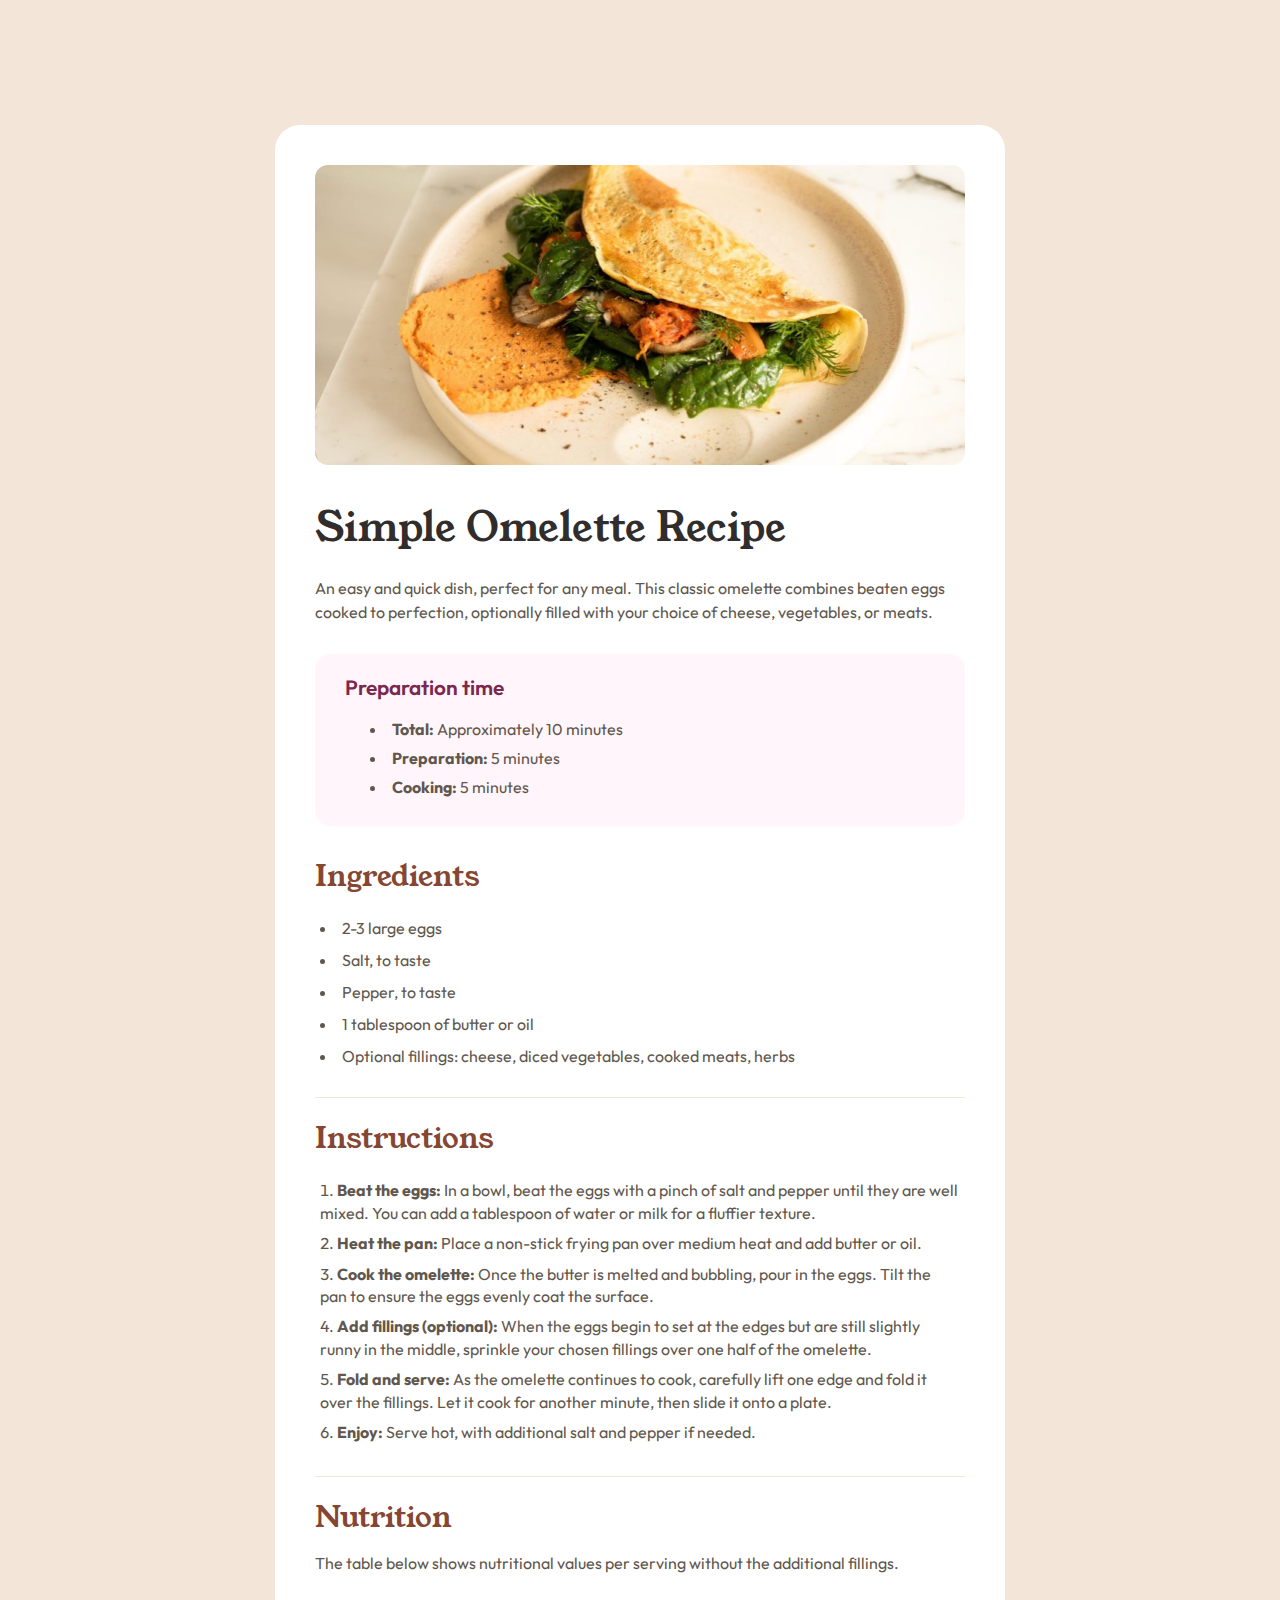
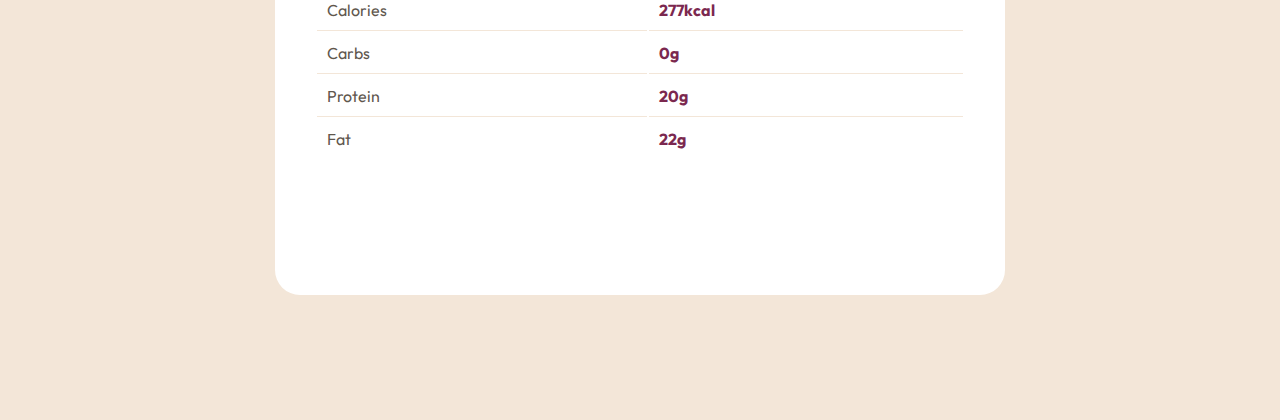
==== 05_recipe-page-main/index.html @ 28e63ca8 "Create recipe_page" ====
<!DOCTYPE html>
<html lang="en">

<head>
    <meta charset="UTF-8">
    <meta name="viewport" content="width=device-width, initial-scale=1.0">
    <!-- displays site properly based on user's device -->

    <link rel="icon" type="image/png" sizes="32x32" href="./assets/images/favicon-32x32.png">
    <link rel="stylesheet" href="style.css">

    <title>Frontend Mentor | Recipe page</title>

    <!-- Feel free to remove these styles or customise in your own stylesheet 👍 -->
    <!-- <style>
    .attribution { font-size: 11px; text-align: center; }
    .attribution a { color: hsl(228, 45%, 44%); }
  </style> -->
</head>

<body>
    <main>
        <figure>
            <img src="assets/images/image-omelette.jpeg" alt="">
        </figure>

        <article class="main-txt">
            <h1>Simple Omelette Recipe</h1>
            <p>An easy and quick dish, perfect for any meal. This classic omelette combines beaten eggs cooked
                to perfection, optionally filled with your choice of cheese, vegetables, or meats.
            </p>
        </article>

        <article class="prep-time">
            <p>Preparation time</p>
            <ul>
                <li><span>Total:</span> Approximately 10 minutes</li>
                <li><span>Preparation:</span> 5 minutes</li>
                <li><span>Cooking:</span> 5 minutes</li>
            </ul>
        </article>

        <article class="ingredients">
            <h2>Ingredients</h2>
            <ul>
                <li>2-3 large eggs</li>
                <li>Salt, to taste</li>
                <li>Pepper, to taste</li>
                <li>1 tablespoon of butter or oil</li>
                <li>Optional fillings: cheese, diced vegetables, cooked meats, herbs</li>
            </ul>
        </article>

        <article class="instructions">
            <h2>Instructions</h2>
            <ol>
                <li class="li-inst"><span>Beat the eggs:</span> In a bowl, beat the eggs with a pinch of salt and pepper until they are
                    well mixed.
                    You can add a tablespoon of water or milk for a fluffier texture.</li>

                <li><span>Heat the pan:</span> Place a non-stick frying pan over medium heat and add butter or oil.</li>

                <li><span>Cook the omelette:</span> Once the butter is melted and bubbling, pour in the eggs. Tilt the
                    pan to ensure
                    the eggs evenly coat the surface.</li>

                <li><span>Add fillings (optional):</span> When the eggs begin to set at the edges but are still slightly
                    runny in the
                    middle, sprinkle your chosen fillings over one half of the omelette.</li>

                <li><span>Fold and serve:</span> As the omelette continues to cook, carefully lift one edge and fold it
                    over the
                    fillings. Let it cook for another minute, then slide it onto a plate.</li>

                <li><span>Enjoy:</span> Serve hot, with additional salt and pepper if needed.</li>
            </ol>
        </article>

        <article class="nutrition">
            <h2>Nutrition</h2>
            <p>The table below shows nutritional values per serving without the additional fillings.</p>
            <!-- ainda  não sei oq fazer aqui -->
            <table>
                <tr>
                    <td class="table-line">Calories</td>
                    <td class="table-line">277kcal</td>
                </tr>
                <tr>
                    <td class="table-line">Carbs</td>
                    <td class="table-line">0g</td>
                </tr>
                <tr>
                    <td class="table-line">Protein</td>
                    <td class="table-line">20g</td>
                </tr>
                <tr>
                    <td>Fat</td>
                    <td>22g</td>
                </tr>
            </table>
        </article>
    </main>
    <!-- <div class="attribution">
    Challenge by <a href="https://www.frontendmentor.io?ref=challenge" target="_blank">Frontend Mentor</a>. 
    Coded by <a href="#">Your Name Here</a>.
  </div> -->
</body>

</html>
---- 05_recipe-page-main/style.css ----
@import url('https://fonts.googleapis.com/css2?family=Outfit:wght@100..900&family=Young+Serif&display=swap');

:root {
    /* Primary */

    --Nutmeg: hsl(14, 45%, 36%);
    --Dark-Raspberry: hsl(332, 51%, 32%);

    /* Neutral */

    --White: hsl(0, 0%, 100%);
    --Ros-White: hsl(330, 100%, 98%);
    --Eggshell: hsl(30, 54%, 90%);
    --Light-Grey: hsl(30, 18%, 87%);
    --Wenge-Brown: hsl(30, 10%, 34%);
    --Dark-Charcoal: hsl(24, 5%, 18%);
}

/* Default */

* {
    padding: 0;
    margin: 0;
    box-sizing: border-box;
}

body {
    background-color: var(--Eggshell);
    padding: 125px 0;
    display: flex;
    justify-content: center;
}

main{
    background-color: var(--White);
    width: 730px;
    height: 1770px;
    display: grid;
    /* Mds tem que existir outra forma de fazer isso */
    grid-template-rows: max-content max-content max-content max-content max-content max-content;
    border-radius: 25px;
    padding: 40px;
}

figure{
	margin: 0;
	max-width: 100%;
    padding: 0px 0px 30px 0px;
}

figure img {
    width: 100%;
    height: 300px;
    border-radius: 13px;
}

.main-txt {
    display: grid;
    grid-template-rows: max-content max-content;
    gap: 20px;
    margin-bottom: 30px;
}

.main-txt h1 {
    font-family: 'Young Serif';
    font-style: normal;
    font-weight: 400;
    font-size: 2.5rem;
    color: var(--Dark-Charcoal);
}

.main-txt p {
    font-family: 'Outfit';
    font-style: normal;
    font-weight: 400;
    color: var(--Wenge-Brown); 
    line-height: 1.5;  
}

.prep-time {
    display: grid;
    grid-template-rows: max-content max-content;
    padding: 20px 30px;
    gap: 10px;
    margin-bottom: 30px;
    background-color: var(--Ros-White); 
    border-radius: 15px;
    font-family: 'Outfit';
    font-style: normal;
    
}

.prep-time p {
    color: var(--Dark-Raspberry);
    font-weight: 600;
    font-size: 1.3rem;
}

span {
    font-family: 'Outfit';
    font-style: normal;
    font-weight: 700;
    color: var(--Wenge-Brown);
}

.prep-time ul {
    padding: 5px 25px;
    color: var(--Wenge-Brown);
    font-weight: 400;
    line-height: 1.8;
    font-size: 1rem;
    list-style-position: inside;
}

.ingredients {
    display: grid;
    grid-template-rows: max-content max-content;
    gap: 10px;
    margin-bottom: 20px;
}

.ingredients h2 {
    font-family: 'Young Serif';
    font-style: normal;
    font-weight: 400;
    font-size: 1.8rem;
    color: var(--Nutmeg);
}

.ingredients ul {
    padding: 5px 5px 25px 5px;
    font-family: 'Outfit';
    color: var(--Wenge-Brown);
    font-weight: 400;
    line-height: 2;
    font-size: 1rem;
    list-style-position: inside;
    border-bottom: 1px solid var(--Eggshell);
}


.instructions {
    display: grid;
    grid-template-rows: max-content max-content;
    gap: 15px;
    margin-bottom: 20px;
}

.instructions h2 {
    font-family: 'Young Serif';
    font-style: normal;
    font-weight: 400;
    font-size: 1.8rem;
    color: var(--Nutmeg);
}

.instructions ol {
    padding: 5px 5px 25px 5px;
    font-family: 'Outfit';
    color: var(--Wenge-Brown);
    font-weight: 400;
    line-height: 1.4;
    font-size: 1rem;
    list-style-position: inside;
    border-bottom: 1px solid var(--Eggshell);
}

.instructions ol li {
    margin-bottom: 8px;
}

.nutrition {
    display: grid;
    grid-template-rows: max-content max-content;
    gap: 15px;
    margin-bottom: 20px;
}

.nutrition h2 {
    font-family: 'Young Serif';
    font-style: normal;
    font-weight: 400;
    font-size: 1.8rem;
    color: var(--Nutmeg);
}

.nutrition p {
    font-family: 'Outfit';
    color: var(--Wenge-Brown);
    font-weight: 400;
    font-size: 1rem;
}

table {
    font-family: 'Outfit';
    font-size: 1rem;
}

tr :nth-child(even){
    color: var(--Dark-Raspberry);
    font-weight: 700;
}

tr :nth-child(odd){
    color: var(--Wenge-Brown);
    font-weight: 400;
}

td {
    padding: 10px;
}

.table-line {
    border-bottom: 1px solid var(--Eggshell);
}
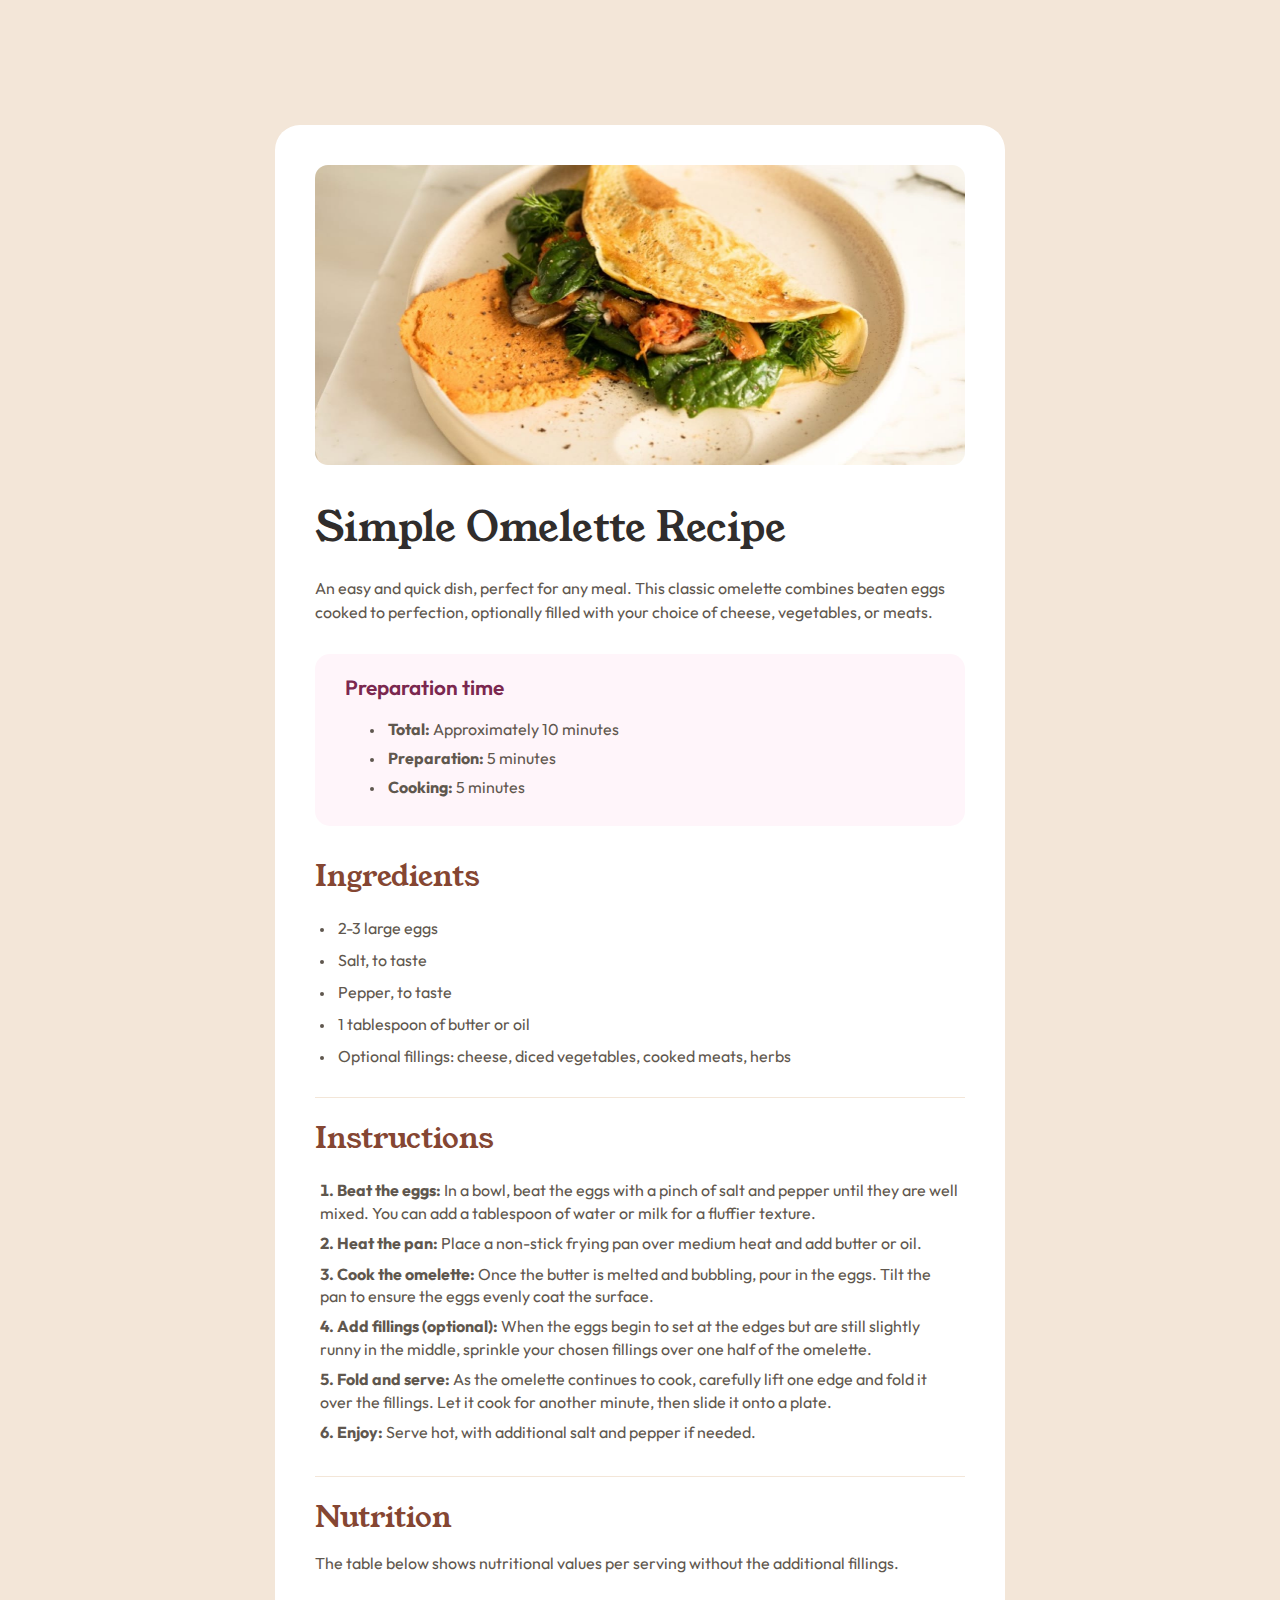
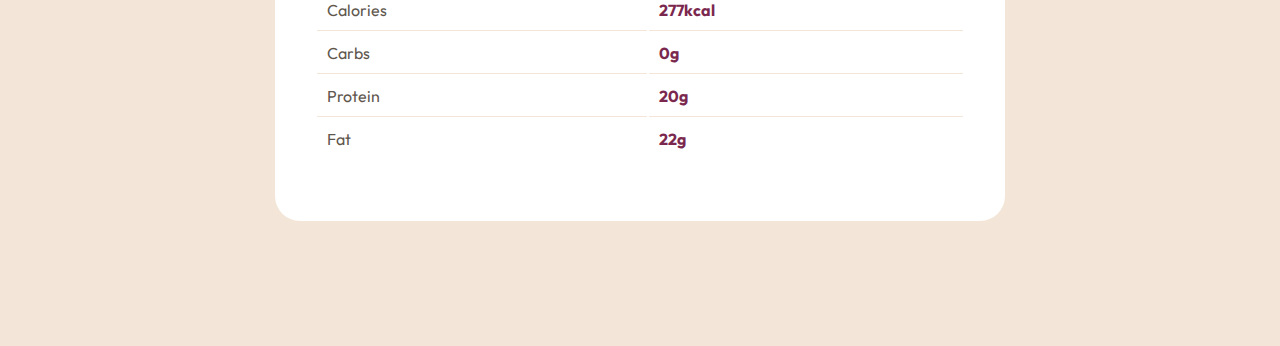
==== commit 2f6250d0: "2 changed files" ====
--- a/05_recipe-page-main/index.html
+++ b/05_recipe-page-main/index.html
@@ -24,23 +24,23 @@
             <img src="assets/images/image-omelette.jpeg" alt="">
         </figure>
 
-        <article class="main-txt">
+        <section class="main-txt">
             <h1>Simple Omelette Recipe</h1>
             <p>An easy and quick dish, perfect for any meal. This classic omelette combines beaten eggs cooked
                 to perfection, optionally filled with your choice of cheese, vegetables, or meats.
             </p>
-        </article>
+        </section>
 
-        <article class="prep-time">
+        <section class="prep-time">
             <p>Preparation time</p>
             <ul>
                 <li><span>Total:</span> Approximately 10 minutes</li>
                 <li><span>Preparation:</span> 5 minutes</li>
                 <li><span>Cooking:</span> 5 minutes</li>
             </ul>
-        </article>
+        </section>
 
-        <article class="ingredients">
+        <section class="ingredients">
             <h2>Ingredients</h2>
             <ul>
                 <li>2-3 large eggs</li>
@@ -49,9 +49,9 @@
                 <li>1 tablespoon of butter or oil</li>
                 <li>Optional fillings: cheese, diced vegetables, cooked meats, herbs</li>
             </ul>
-        </article>
+        </section>
 
-        <article class="instructions">
+        <section class="instructions">
             <h2>Instructions</h2>
             <ol>
                 <li class="li-inst"><span>Beat the eggs:</span> In a bowl, beat the eggs with a pinch of salt and pepper until they are
@@ -74,12 +74,11 @@
 
                 <li><span>Enjoy:</span> Serve hot, with additional salt and pepper if needed.</li>
             </ol>
-        </article>
+        </section>
 
-        <article class="nutrition">
+        <section class="nutrition">
             <h2>Nutrition</h2>
             <p>The table below shows nutritional values per serving without the additional fillings.</p>
-            <!-- ainda  não sei oq fazer aqui -->
             <table>
                 <tr>
                     <td class="table-line">Calories</td>
@@ -98,7 +97,7 @@
                     <td>22g</td>
                 </tr>
             </table>
-        </article>
+        </section>
     </main>
     <!-- <div class="attribution">
     Challenge by <a href="https://www.frontendmentor.io?ref=challenge" target="_blank">Frontend Mentor</a>. 
--- a/05_recipe-page-main/style.css
+++ b/05_recipe-page-main/style.css
@@ -34,10 +34,7 @@
 main{
     background-color: var(--White);
     width: 730px;
-    height: 1770px;
-    display: grid;
-    /* Mds tem que existir outra forma de fazer isso */
-    grid-template-rows: max-content max-content max-content max-content max-content max-content;
+    height: auto;
     border-radius: 25px;
     padding: 40px;
 }
@@ -96,6 +93,10 @@
     font-size: 1.3rem;
 }
 
+.bullet p {
+    
+}
+
 span {
     font-family: 'Outfit';
     font-style: normal;
@@ -112,6 +113,10 @@
     list-style-position: inside;
 }
 
+.prep-time > ul li::marker {
+    font-size: small;
+} 
+
 .ingredients {
     display: grid;
     grid-template-rows: max-content max-content;
@@ -138,6 +143,9 @@
     border-bottom: 1px solid var(--Eggshell);
 }
 
+.ingredients > ul li::marker {
+    font-size: small;
+} 
 
 .instructions {
     display: grid;
@@ -168,6 +176,10 @@
 .instructions ol li {
     margin-bottom: 8px;
 }
+
+.instructions > ol li::marker {
+    font-weight: 700;
+  } 
 
 .nutrition {
     display: grid;
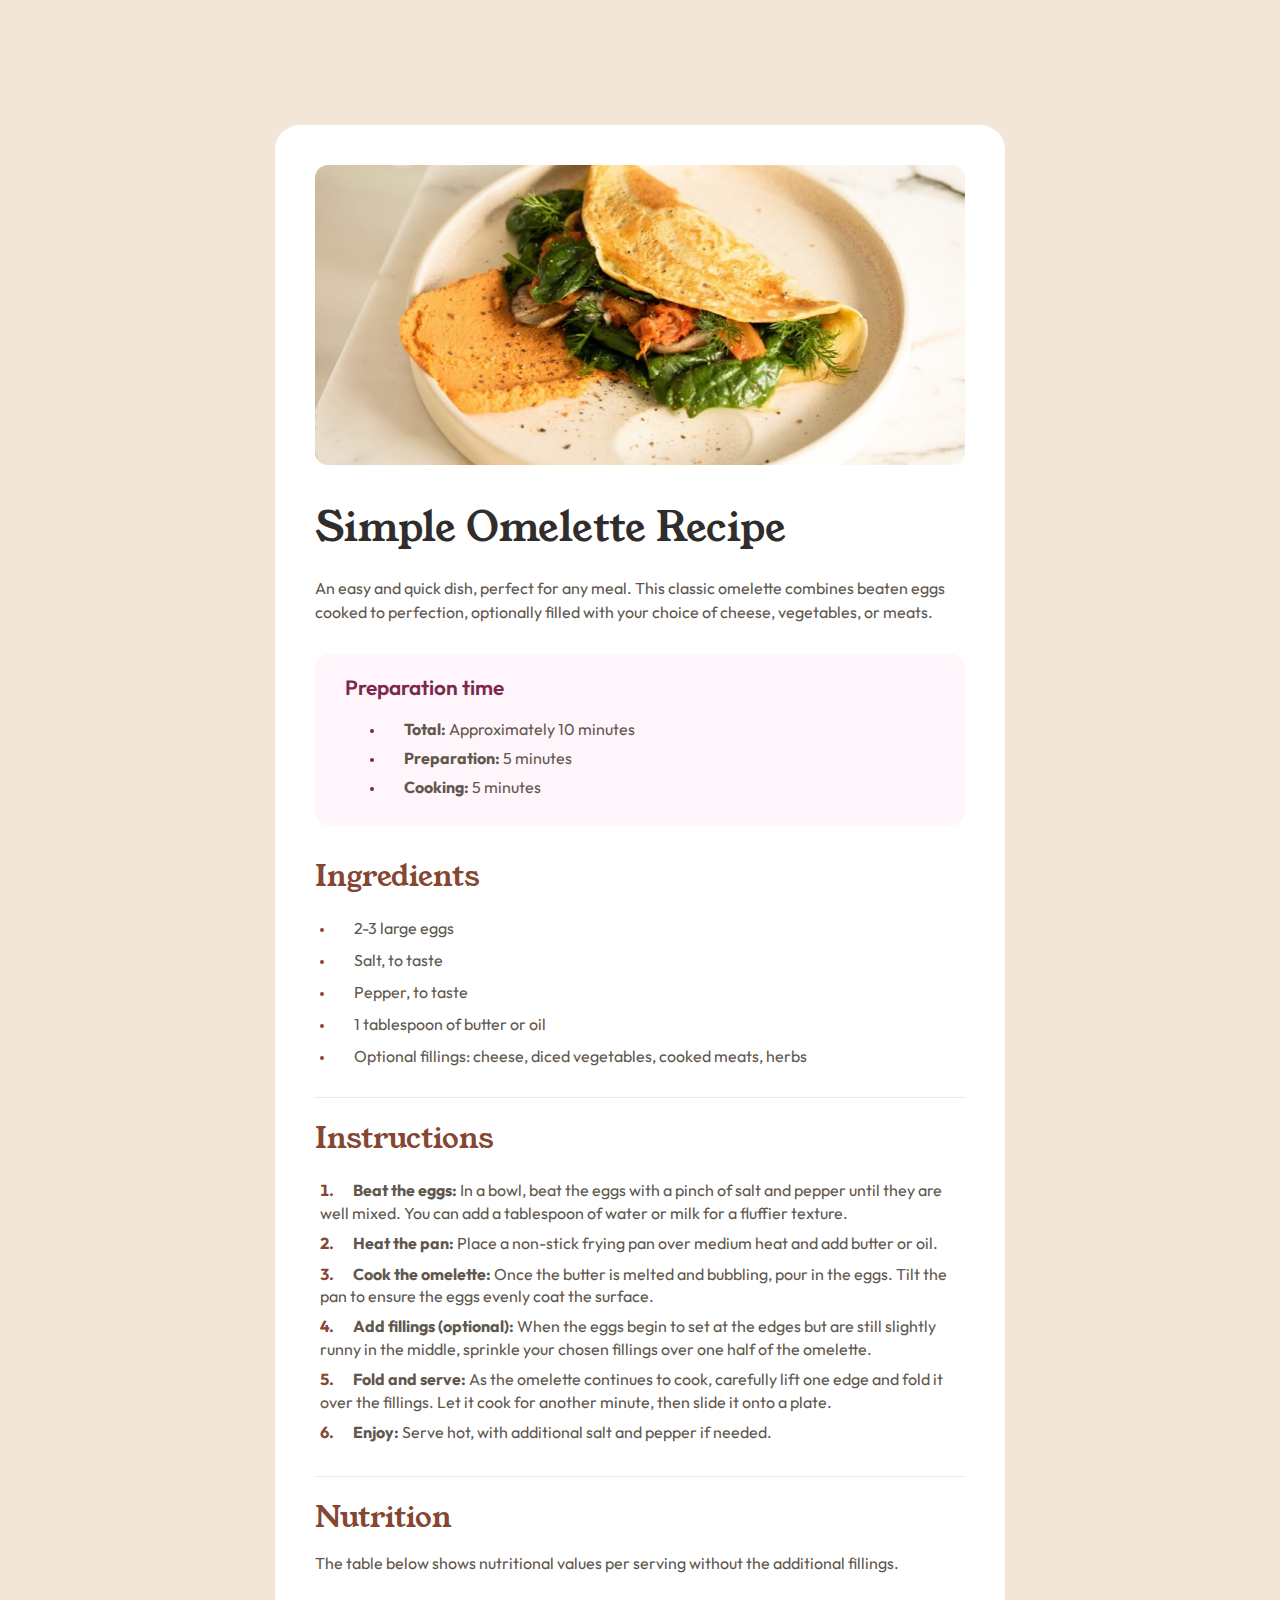
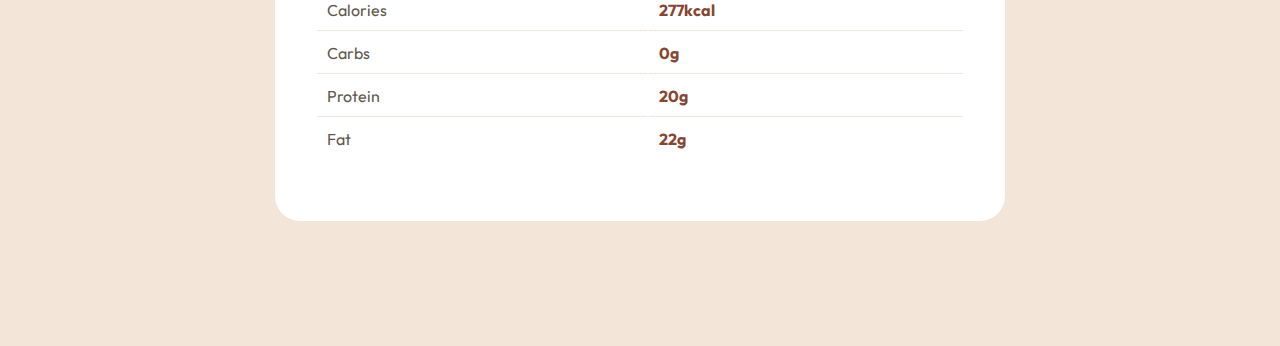
==== commit 4c9f042d: "change 05/Create 06" ====
--- a/05_recipe-page-main/index.html
+++ b/05_recipe-page-main/index.html
@@ -10,12 +10,6 @@
     <link rel="stylesheet" href="style.css">
 
     <title>Frontend Mentor | Recipe page</title>
-
-    <!-- Feel free to remove these styles or customise in your own stylesheet 👍 -->
-    <!-- <style>
-    .attribution { font-size: 11px; text-align: center; }
-    .attribution a { color: hsl(228, 45%, 44%); }
-  </style> -->
 </head>
 
 <body>
@@ -34,45 +28,45 @@
         <section class="prep-time">
             <p>Preparation time</p>
             <ul>
-                <li><span>Total:</span> Approximately 10 minutes</li>
-                <li><span>Preparation:</span> 5 minutes</li>
-                <li><span>Cooking:</span> 5 minutes</li>
+                <li><span class="bullet-space"></span><b>Total:</b> Approximately 10 minutes</li>
+                <li><span class="bullet-space"></span><b>Preparation:</b> 5 minutes</li>
+                <li><span class="bullet-space"></span><b>Cooking:</b> 5 minutes</li>
             </ul>
         </section>
 
         <section class="ingredients">
             <h2>Ingredients</h2>
             <ul>
-                <li>2-3 large eggs</li>
-                <li>Salt, to taste</li>
-                <li>Pepper, to taste</li>
-                <li>1 tablespoon of butter or oil</li>
-                <li>Optional fillings: cheese, diced vegetables, cooked meats, herbs</li>
+                <li><span class="bullet-space"></span>2-3 large eggs</li>
+                <li><span class="bullet-space"></span>Salt, to taste</li>
+                <li><span class="bullet-space"></span>Pepper, to taste</li>
+                <li><span class="bullet-space"></span>1 tablespoon of butter or oil</li>
+                <li><span class="bullet-space"></span>Optional fillings: cheese, diced vegetables, cooked meats, herbs</li>
             </ul>
         </section>
 
         <section class="instructions">
             <h2>Instructions</h2>
             <ol>
-                <li class="li-inst"><span>Beat the eggs:</span> In a bowl, beat the eggs with a pinch of salt and pepper until they are
+                <li><span class="bullet-space"></span><b>Beat the eggs:</b> In a bowl, beat the eggs with a pinch of salt and pepper until they are
                     well mixed.
                     You can add a tablespoon of water or milk for a fluffier texture.</li>
 
-                <li><span>Heat the pan:</span> Place a non-stick frying pan over medium heat and add butter or oil.</li>
+                <li><span class="bullet-space"></span><b>Heat the pan:</b> Place a non-stick frying pan over medium heat and add butter or oil.</li>
 
-                <li><span>Cook the omelette:</span> Once the butter is melted and bubbling, pour in the eggs. Tilt the
+                <li><span class="bullet-space"></span><b>Cook the omelette:</b> Once the butter is melted and bubbling, pour in the eggs. Tilt the
                     pan to ensure
                     the eggs evenly coat the surface.</li>
 
-                <li><span>Add fillings (optional):</span> When the eggs begin to set at the edges but are still slightly
+                <li><span class="bullet-space"></span><b>Add fillings (optional):</b> When the eggs begin to set at the edges but are still slightly
                     runny in the
                     middle, sprinkle your chosen fillings over one half of the omelette.</li>
 
-                <li><span>Fold and serve:</span> As the omelette continues to cook, carefully lift one edge and fold it
+                <li><span class="bullet-space"></span><b>Fold and serve:</b> As the omelette continues to cook, carefully lift one edge and fold it
                     over the
                     fillings. Let it cook for another minute, then slide it onto a plate.</li>
 
-                <li><span>Enjoy:</span> Serve hot, with additional salt and pepper if needed.</li>
+                <li><span class="bullet-space"></span><b>Enjoy:</b> Serve hot, with additional salt and pepper if needed.</li>
             </ol>
         </section>
 
@@ -99,10 +93,7 @@
             </table>
         </section>
     </main>
-    <!-- <div class="attribution">
-    Challenge by <a href="https://www.frontendmentor.io?ref=challenge" target="_blank">Frontend Mentor</a>. 
-    Coded by <a href="#">Your Name Here</a>.
-  </div> -->
+
 </body>
 
 </html>--- a/05_recipe-page-main/style.css
+++ b/05_recipe-page-main/style.css
@@ -16,8 +16,6 @@
     --Dark-Charcoal: hsl(24, 5%, 18%);
 }
 
-/* Default */
-
 * {
     padding: 0;
     margin: 0;
@@ -53,7 +51,6 @@
 
 .main-txt {
     display: grid;
-    grid-template-rows: max-content max-content;
     gap: 20px;
     margin-bottom: 30px;
 }
@@ -76,15 +73,13 @@
 
 .prep-time {
     display: grid;
-    grid-template-rows: max-content max-content;
     padding: 20px 30px;
     gap: 10px;
     margin-bottom: 30px;
     background-color: var(--Ros-White); 
     border-radius: 15px;
     font-family: 'Outfit';
-    font-style: normal;
-    
+    font-style: normal;  
 }
 
 .prep-time p {
@@ -93,17 +88,6 @@
     font-size: 1.3rem;
 }
 
-.bullet p {
-    
-}
-
-span {
-    font-family: 'Outfit';
-    font-style: normal;
-    font-weight: 700;
-    color: var(--Wenge-Brown);
-}
-
 .prep-time ul {
     padding: 5px 25px;
     color: var(--Wenge-Brown);
@@ -115,11 +99,11 @@
 
 .prep-time > ul li::marker {
     font-size: small;
+    color: var(--Dark-Raspberry);
 } 
 
 .ingredients {
     display: grid;
-    grid-template-rows: max-content max-content;
     gap: 10px;
     margin-bottom: 20px;
 }
@@ -145,16 +129,51 @@
 
 .ingredients > ul li::marker {
     font-size: small;
+    color: var(--Nutmeg);
 } 
 
 .instructions {
+    display: grid;
+    gap: 15px;
+    margin-bottom: 20px;
+}
+
+.instructions h2 {
+    font-family: 'Young Serif';
+    font-style: normal;
+    font-weight: 400;
+    font-size: 1.8rem;
+    color: var(--Nutmeg);
+}
+
+.instructions ol {
+    padding: 5px 5px 25px 5px;
+    font-family: 'Outfit';
+    color: var(--Wenge-Brown);
+    font-weight: 400;
+    line-height: 1.4;
+    font-size: 1rem;
+    list-style-position: inside;
+    border-bottom: 1px solid var(--Eggshell);
+}
+
+.instructions ol li {
+    margin-bottom: 8px;
+}
+
+.instructions > ol li::marker {
+    font-weight: 700;
+    color: var(--Nutmeg);
+  } 
+
+.nutrition {
     display: grid;
     grid-template-rows: max-content max-content;
     gap: 15px;
     margin-bottom: 20px;
 }
 
-.instructions h2 {
+.nutrition h2 {
     font-family: 'Young Serif';
     font-style: normal;
     font-weight: 400;
@@ -162,40 +181,6 @@
     color: var(--Nutmeg);
 }
 
-.instructions ol {
-    padding: 5px 5px 25px 5px;
-    font-family: 'Outfit';
-    color: var(--Wenge-Brown);
-    font-weight: 400;
-    line-height: 1.4;
-    font-size: 1rem;
-    list-style-position: inside;
-    border-bottom: 1px solid var(--Eggshell);
-}
-
-.instructions ol li {
-    margin-bottom: 8px;
-}
-
-.instructions > ol li::marker {
-    font-weight: 700;
-  } 
-
-.nutrition {
-    display: grid;
-    grid-template-rows: max-content max-content;
-    gap: 15px;
-    margin-bottom: 20px;
-}
-
-.nutrition h2 {
-    font-family: 'Young Serif';
-    font-style: normal;
-    font-weight: 400;
-    font-size: 1.8rem;
-    color: var(--Nutmeg);
-}
-
 .nutrition p {
     font-family: 'Outfit';
     color: var(--Wenge-Brown);
@@ -209,7 +194,7 @@
 }
 
 tr :nth-child(even){
-    color: var(--Dark-Raspberry);
+    color: var(--Nutmeg);
     font-weight: 700;
 }
 
@@ -225,3 +210,8 @@
 .table-line {
     border-bottom: 1px solid var(--Eggshell);
 }
+
+.bullet-space {
+    display: inline-block;
+    width: 1rem;
+}